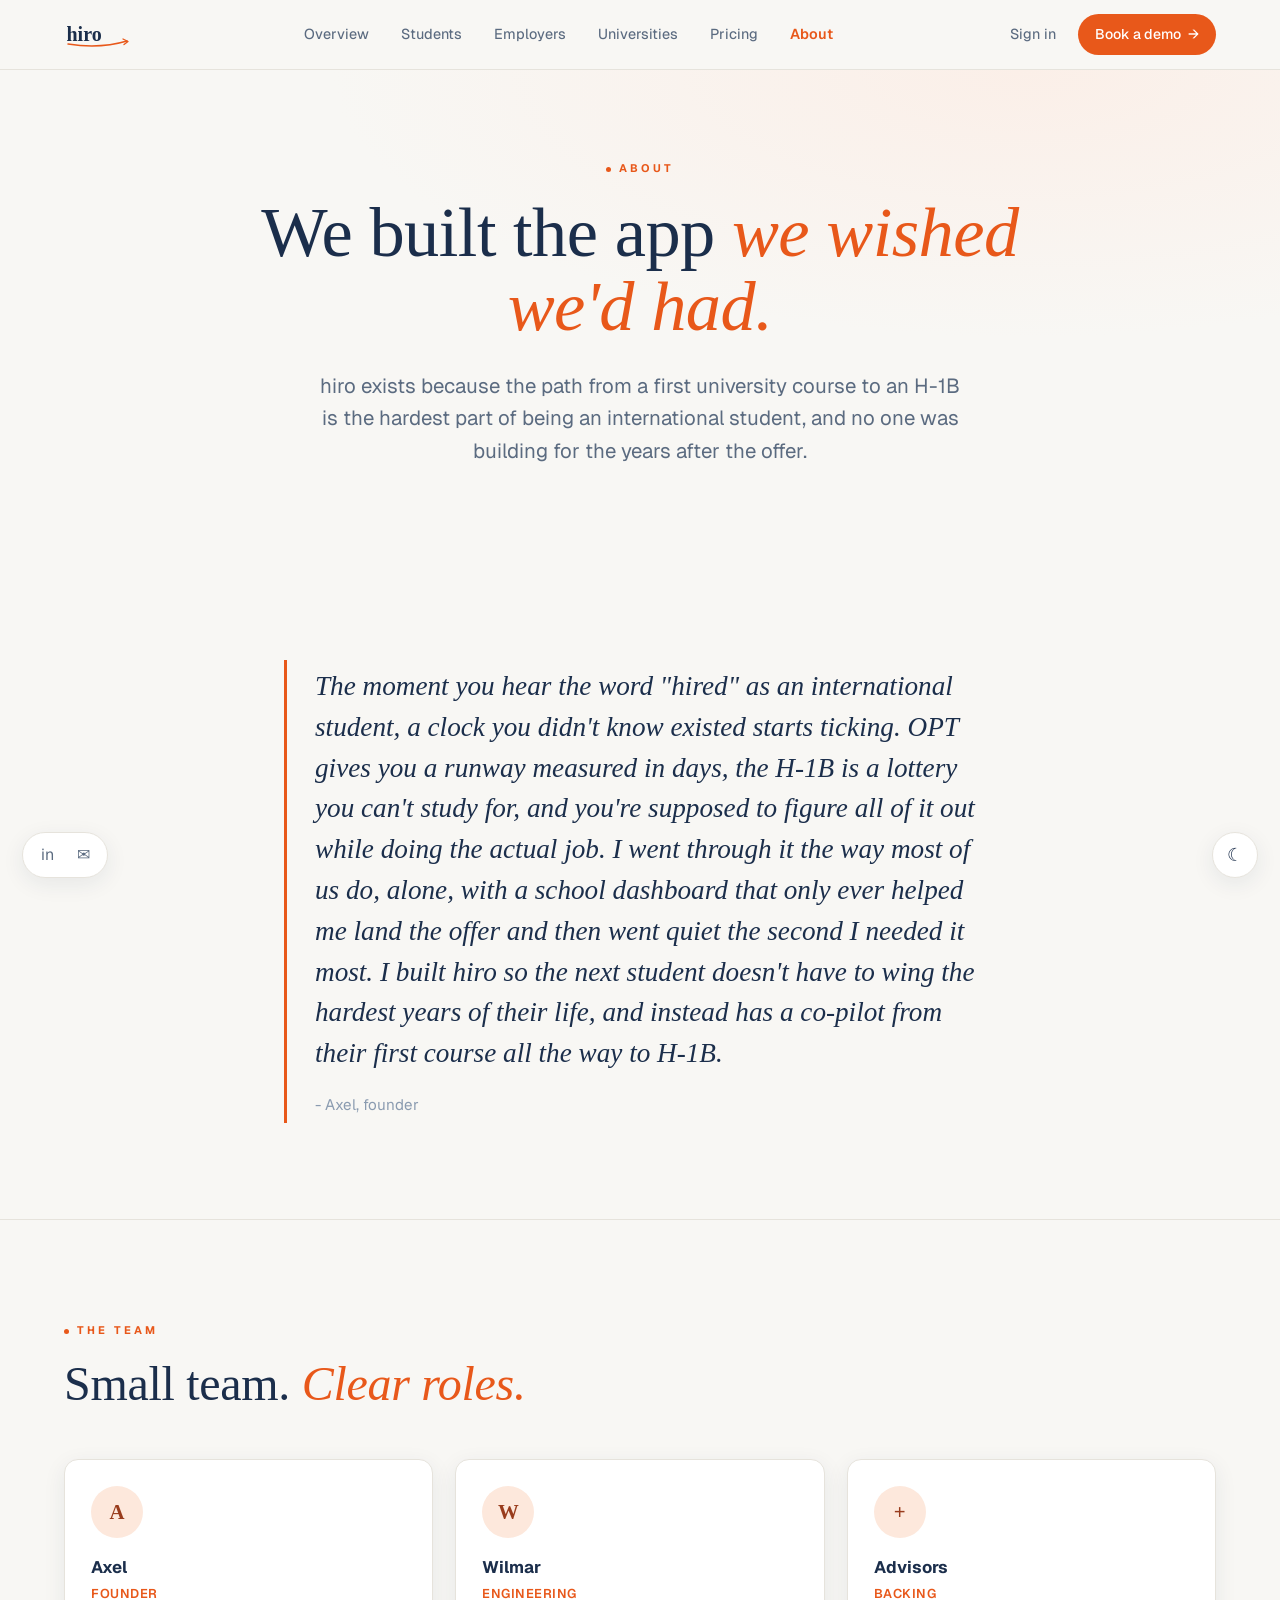
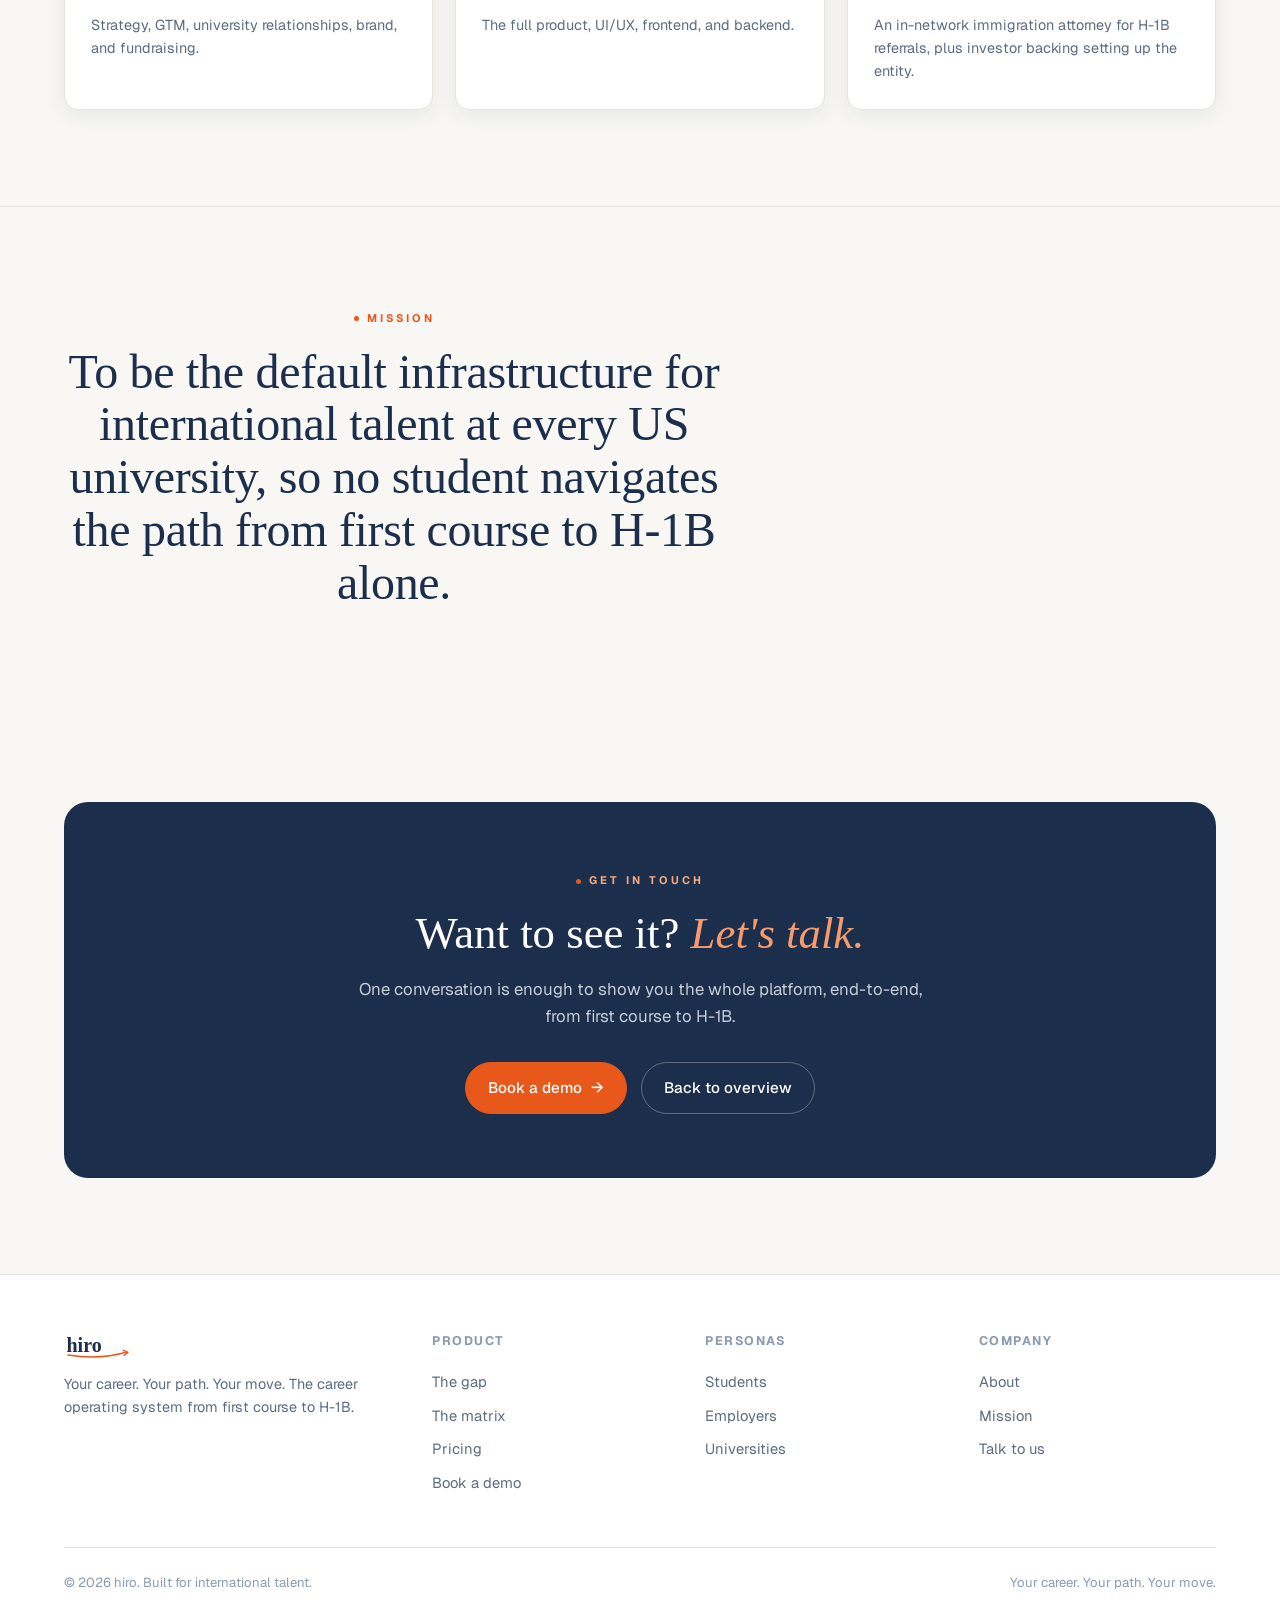
==== about.html @ 137e9d6f "Add files via upload" ====
<!DOCTYPE html>
<html lang="en" data-theme="light">
<head>
<meta charset="UTF-8">
<meta name="viewport" content="width=device-width, initial-scale=1">
<title>hiro - about</title>
<meta name="description" content="We built the app we wished we'd had. The team and mission behind hiro.">
<link rel="icon" href="assets/logo/hiro_app_icon.png">
<link rel="preconnect" href="https://fonts.googleapis.com">
<link rel="preconnect" href="https://fonts.gstatic.com" crossorigin>
<link href="https://fonts.googleapis.com/css2?family=Geist:wght@400;500;600;700&display=swap" rel="stylesheet">
<link rel="stylesheet" href="assets/style.css">
<script>
/* apply saved theme before paint */
(function(){try{var t=localStorage.getItem('hiro-theme');if(t)document.documentElement.setAttribute('data-theme',t);}catch(e){}})();
</script>
</head>
<body>

<!-- ============================ NAV ============================ -->
<header class="nav">
  <div class="nav__inner">
    <a class="brand" href="index.html" aria-label="hiro home">
      <svg width="74" height="28" viewBox="0 0 144 56" role="img" aria-hidden="true">
        <text x="3" y="42" font-family="Georgia,serif" font-size="40" font-weight="700" fill="currentColor">hiro</text>
        <path d="M6 48 Q70 58 124 42" stroke="#E8581A" stroke-width="3" fill="none" stroke-linecap="round"/>
        <path d="M116 38 L126 43 L118 49" stroke="#E8581A" stroke-width="2.6" fill="none" stroke-linecap="round" stroke-linejoin="round"/>
      </svg>
    </a>
    <nav class="nav__links" aria-label="Primary">
      <a href="index.html">Overview</a>
      <a href="students.html">Students</a>
      <a href="employers.html">Employers</a>
      <a href="universities.html">Universities</a>
      <a href="pricing.html">Pricing</a>
      <a href="about.html" class="is-active">About</a>
    </nav>
    <div class="nav__cta">
      <a href="#" class="nav__signin">Sign in</a>
      <a href="#demo" class="nav__demo">Book a demo <span aria-hidden="true">→</span></a>
      <button class="nav__burger" aria-label="Open menu" aria-expanded="false">☰</button>
    </div>
  </div>
  <nav class="nav__mobile" aria-label="Mobile">
    <a href="index.html">Overview</a>
    <a href="students.html">Students</a>
    <a href="employers.html">Employers</a>
    <a href="universities.html">Universities</a>
    <a href="pricing.html">Pricing</a>
    <a href="about.html" class="is-active">About</a>
    <a href="#demo">Book a demo →</a>
  </nav>
</header>

<!-- ============================ HERO ============================ -->
<section class="hero">
  <div class="hero__inner" style="grid-template-columns:1fr;text-align:center">
    <div class="hero__copy" style="max-width:780px;margin:0 auto">
      <span class="eyebrow"><span class="dot"></span>About</span>
      <h1 class="display">We built the app <span class="accent">we wished we'd had.</span></h1>
      <p class="lede" style="margin:0 auto">hiro exists because the path from a first university course to an H-1B is the hardest part of being an international student, and no one was building for the years after the offer.</p>
    </div>
  </div>
</section>

<!-- ====================== FOUNDER NOTE ====================== -->
<section class="section">
  <div class="wrap" style="max-width:760px;margin:0 auto">
    <blockquote class="quote reveal">
      The moment you hear the word "hired" as an international student, a clock you didn't know existed starts ticking. OPT gives you a runway measured in days, the H-1B is a lottery you can't study for, and you're supposed to figure all of it out while doing the actual job. I went through it the way most of us do, alone, with a school dashboard that only ever helped me land the offer and then went quiet the second I needed it most. I built hiro so the next student doesn't have to wing the hardest years of their life, and instead has a co-pilot from their first course all the way to H-1B.
      <p class="quote--sig">- Axel, founder</p>
    </blockquote>
  </div>
</section>

<div class="divider"></div>

<!-- ====================== THE TEAM ====================== -->
<section class="section">
  <div class="wrap">
    <div class="sec-head reveal">
      <span class="eyebrow"><span class="dot"></span>The team</span>
      <h2 class="h-sec">Small team. <span class="accent">Clear roles.</span></h2>
    </div>
    <div class="team-grid reveal">
      <div class="tcard">
        <div class="tcard__av">A</div>
        <h5>Axel</h5>
        <div class="role">Founder</div>
        <p>Strategy, GTM, university relationships, brand, and fundraising.</p>
      </div>
      <div class="tcard">
        <div class="tcard__av">W</div>
        <h5>Wilmar</h5>
        <div class="role">Engineering</div>
        <p>The full product, UI/UX, frontend, and backend.</p>
      </div>
      <div class="tcard">
        <div class="tcard__av">+</div>
        <h5>Advisors</h5>
        <div class="role">Backing</div>
        <p>An in-network immigration attorney for H-1B referrals, plus investor backing setting up the entity.</p>
      </div>
    </div>
  </div>
</section>

<div class="divider"></div>

<!-- ====================== MISSION ====================== -->
<section class="section" id="mission">
  <div class="wrap center">
    <div class="sec-head reveal">
      <span class="eyebrow"><span class="dot"></span>Mission</span>
      <h2 class="h-sec">To be the default infrastructure for international talent at every US university, so no student navigates the path from first course to H-1B alone.</h2>
    </div>
  </div>
</section>

<!-- ====================== CLOSING CTA ====================== -->
<section class="section" id="demo">
  <div class="wrap">
    <div class="cta-band reveal">
      <span class="eyebrow"><span class="dot"></span>Get in touch</span>
      <h2>Want to see it? <span class="accent">Let's talk.</span></h2>
      <p>One conversation is enough to show you the whole platform, end-to-end, from first course to H-1B.</p>
      <div class="btn-row">
        <a href="#" class="btn btn--primary">Book a demo <span class="arr" aria-hidden="true">→</span></a>
        <a href="index.html" class="btn btn--ghost" style="color:#fff;border-color:rgba(255,255,255,.3)">Back to overview</a>
      </div>
    </div>
  </div>
</section>

<!-- ============================ FOOTER ============================ -->
<footer class="footer">
  <div class="wrap">
    <div class="footer__cols">
      <div class="footer__brand">
        <a class="brand" href="index.html" aria-label="hiro home">
          <svg width="74" height="28" viewBox="0 0 144 56" aria-hidden="true"><text x="3" y="42" font-family="Georgia,serif" font-size="40" font-weight="700" fill="currentColor">hiro</text><path d="M6 48 Q70 58 124 42" stroke="#E8581A" stroke-width="3" fill="none" stroke-linecap="round"/><path d="M116 38 L126 43 L118 49" stroke="#E8581A" stroke-width="2.6" fill="none" stroke-linecap="round" stroke-linejoin="round"/></svg>
        </a>
        <p>Your career. Your path. Your move. The career operating system from first course to H-1B.</p>
      </div>
      <div class="footer__col">
        <h6>Product</h6>
        <a href="index.html#how">The gap</a>
        <a href="index.html#how">The matrix</a>
        <a href="pricing.html">Pricing</a>
        <a href="#demo">Book a demo</a>
      </div>
      <div class="footer__col">
        <h6>Personas</h6>
        <a href="students.html">Students</a>
        <a href="employers.html">Employers</a>
        <a href="universities.html">Universities</a>
      </div>
      <div class="footer__col">
        <h6>Company</h6>
        <a href="about.html">About</a>
        <a href="about.html#mission">Mission</a>
        <a href="#demo">Talk to us</a>
      </div>
    </div>
    <div class="footer__bot">
      <p>© 2026 hiro. Built for international talent.</p>
      <p>Your career. Your path. Your move.</p>
    </div>
  </div>
</footer>

<!-- theme toggle + social pill -->
<button class="theme-toggle" aria-label="Switch theme" title="Toggle theme">
  <span class="moon" aria-hidden="true">☾</span><span class="sun" aria-hidden="true">☀</span>
</button>
<div class="social-pill" aria-label="Social links">
  <a href="#" aria-label="LinkedIn">in</a>
  <a href="#" aria-label="Email">✉</a>
</div>

<script src="assets/app.js"></script>
</body>
</html>
---- assets/style.css ----
/* ============================================================================
   Hiro - landing site shared styles
   Brand-locked. Theme system mirrors Vision: data-theme on <html>, persisted.
   Phone-screen component classes are ported verbatim from hiro_ui_v4_full.html
   so the embedded mockups are the real product DOM, not redrawn.
   ============================================================================ */

/* ---------- brand tokens (theme-independent) ---------- */
:root{
  --or:#E8581A;   /* orange - CTAs, arrow, accent */
  --nv:#1B2E4B;   /* navy - text, headings */
  --st:#8A9BB0;   /* steel - secondary text, dividers */
  --sl:#C5CDD8;   /* steel light - subtle surfaces */
  --dk:#0D1B2A;   /* dark - deepest bg */
  --ww:#F8F7F4;   /* warm white - light bg */
  --d1:#162438;   /* dark surface 1 */
  --d2:#1E3A5A;   /* dark surface 2 */

  /* pill tokens */
  --pill-or-bg:#FDE8DC; --pill-or-fg:#993C1D;
  --pill-gn-bg:#EAF3DE; --pill-gn-fg:#27500A;
  --pill-nv-bg:#E6F1FB; --pill-nv-fg:#0C447C;
  --pill-rd-bg:#FCEBEB; --pill-rd-fg:#A32D2D;
  --pill-yw-bg:#FAEEDA; --pill-yw-fg:#633806;

  --serif:Georgia,"Times New Roman",serif;
  --sans:"Geist","Inter",-apple-system,BlinkMacSystemFont,"Segoe UI",Roboto,sans-serif;

  --maxw:1200px;
  --r:14px;
}

/* ---------- light theme (default) ---------- */
:root,[data-theme="light"]{
  --bg:#F8F7F4;
  --bg-2:#ffffff;
  --bg-soft:#F1EFEA;
  --surface:#ffffff;
  --text:#1B2E4B;
  --text-2:#5B6B80;
  --text-3:#8A9BB0;
  --border:#E6E3DC;
  --border-2:#D8D4CB;
  --hero-grad:radial-gradient(120% 120% at 80% 0%, #FBEFE8 0%, #F8F7F4 45%);
  --nav-bg:rgba(248,247,244,.82);
  --shadow:0 20px 60px rgba(27,46,75,.10);
  --shadow-sm:0 6px 22px rgba(27,46,75,.08);
}

/* ---------- dark theme ---------- */
[data-theme="dark"]{
  --bg:#0D1B2A;
  --bg-2:#101F31;
  --bg-soft:#13263B;
  --surface:#162438;
  --text:#F8F7F4;
  --text-2:#B7C3D3;
  --text-3:#8A9BB0;
  --border:#22344C;
  --border-2:#2C415F;
  --hero-grad:radial-gradient(120% 120% at 80% 0%, #15304B 0%, #0D1B2A 50%);
  --nav-bg:rgba(13,27,42,.80);
  --shadow:0 24px 70px rgba(0,0,0,.45);
  --shadow-sm:0 8px 28px rgba(0,0,0,.35);
}

/* ---------- reset ---------- */
*{box-sizing:border-box;margin:0;padding:0;}
html{scroll-behavior:smooth;-webkit-text-size-adjust:100%;}
body{
  font-family:var(--sans);
  background:var(--bg);
  color:var(--text);
  line-height:1.6;
  font-size:16px;
  -webkit-font-smoothing:antialiased;
  transition:background .35s ease,color .35s ease;
  overflow-x:hidden;
}
a{color:inherit;text-decoration:none;}
img{max-width:100%;display:block;}
::selection{background:var(--or);color:#fff;}

/* ---------- layout primitives ---------- */
.wrap{max-width:var(--maxw);margin:0 auto;padding:0 24px;}
.section{padding:96px 0;}
.section--tight{padding:64px 0;}
.divider{height:1px;background:var(--border);margin:0;}

/* ---------- eyebrow ---------- */
.eyebrow{
  font-size:11px;font-weight:700;letter-spacing:3px;text-transform:uppercase;
  color:var(--or);display:inline-flex;align-items:center;gap:8px;margin-bottom:18px;
}
.eyebrow .dot{width:5px;height:5px;border-radius:50%;background:var(--or);display:inline-block;}

/* ---------- headings ---------- */
.display{
  font-family:var(--serif);font-weight:400;color:var(--text);
  font-size:clamp(2.5rem,6vw,4.4rem);line-height:1.05;letter-spacing:-.5px;
}
.h-sec{
  font-family:var(--serif);font-weight:400;color:var(--text);
  font-size:clamp(1.9rem,4vw,3rem);line-height:1.1;letter-spacing:-.3px;
}
.accent{color:var(--or);font-style:italic;}
.lede{
  font-size:clamp(1.05rem,1.6vw,1.3rem);color:var(--text-2);
  max-width:46ch;line-height:1.6;
}
.lede b{color:var(--text);font-weight:600;}
.sub-lede{font-size:1.05rem;color:var(--text-2);max-width:60ch;margin-top:14px;}
.num{font-family:var(--serif);color:var(--or);font-variant-numeric:tabular-nums;}

/* ---------- buttons ---------- */
.btn{
  display:inline-flex;align-items:center;gap:9px;
  font-size:.95rem;font-weight:500;font-family:var(--sans);
  padding:13px 22px;border-radius:999px;cursor:pointer;border:1.5px solid transparent;
  transition:transform .15s ease,background .2s ease,border-color .2s ease,color .2s ease;
  white-space:nowrap;
}
.btn:hover{transform:translateY(-2px);}
.btn--primary{background:var(--or);color:#fff;border-color:var(--or);}
.btn--primary:hover{background:#d44e14;}
.btn--ghost{background:transparent;color:var(--text);border-color:var(--border-2);}
.btn--ghost:hover{border-color:var(--or);color:var(--or);}
.btn .arr{font-size:1.05em;line-height:1;}
.btn-row{display:flex;gap:14px;flex-wrap:wrap;margin-top:32px;}

/* ---------- pills ---------- */
.pill{display:inline-flex;align-items:center;gap:6px;padding:4px 11px;border-radius:999px;
  font-size:11px;font-weight:600;letter-spacing:.3px;}
.pill--or{background:var(--pill-or-bg);color:var(--pill-or-fg);}
.pill--gn{background:var(--pill-gn-bg);color:var(--pill-gn-fg);}
.pill--nv{background:var(--pill-nv-bg);color:var(--pill-nv-fg);}
.pill--rd{background:var(--pill-rd-bg);color:var(--pill-rd-fg);}
.pill--yw{background:var(--pill-yw-bg);color:var(--pill-yw-fg);}

/* ============================================================================
   NAV
   ============================================================================ */
.nav{
  position:sticky;top:0;z-index:100;
  background:var(--nav-bg);backdrop-filter:saturate(180%) blur(14px);
  border-bottom:1px solid var(--border);
}
.nav__inner{max-width:var(--maxw);margin:0 auto;padding:14px 24px;
  display:flex;align-items:center;justify-content:space-between;gap:20px;}
.brand{display:flex;align-items:center;gap:9px;flex-shrink:0;}
.brand svg{display:block;}
.brand__word{font-family:var(--serif);font-size:1.5rem;font-weight:700;color:var(--text);letter-spacing:-.5px;}
.nav__links{display:flex;align-items:center;gap:6px;}
.nav__links a{
  font-size:.9rem;color:var(--text-2);padding:8px 13px;border-radius:8px;
  transition:color .15s ease,background .15s ease;font-weight:450;
}
.nav__links a:hover{color:var(--text);background:var(--bg-soft);}
.nav__links a.is-active{color:var(--or);font-weight:600;}
.nav__cta{display:flex;align-items:center;gap:10px;flex-shrink:0;}
.nav__signin{font-size:.9rem;color:var(--text-2);padding:8px 12px;font-weight:450;}
.nav__signin:hover{color:var(--text);}
.nav__demo{
  display:inline-flex;align-items:center;gap:7px;background:var(--or);color:#fff;
  font-size:.88rem;font-weight:500;padding:9px 17px;border-radius:999px;
  transition:background .2s ease,transform .15s ease;
}
.nav__demo:hover{background:#d44e14;transform:translateY(-1px);}
.nav__burger{display:none;background:none;border:none;cursor:pointer;color:var(--text);
  font-size:1.5rem;padding:4px 8px;}
.nav__mobile{display:none;}

@media (max-width:980px){
  .nav__links,.nav__signin{display:none;}
  .nav__burger{display:block;}
  .nav__mobile{display:none;flex-direction:column;gap:2px;padding:10px 24px 18px;
    border-top:1px solid var(--border);background:var(--nav-bg);}
  .nav__mobile.open{display:flex;}
  .nav__mobile a{padding:11px 8px;color:var(--text-2);border-bottom:1px solid var(--border);font-size:.95rem;}
  .nav__mobile a.is-active{color:var(--or);font-weight:600;}
}

/* ============================================================================
   HERO
   ============================================================================ */
.hero{background:var(--hero-grad);position:relative;overflow:hidden;}
.hero__inner{max-width:var(--maxw);margin:0 auto;padding:84px 24px 96px;
  display:grid;grid-template-columns:1fr 1fr;gap:56px;align-items:center;}
.hero__copy{max-width:560px;}
.hero .display{margin-bottom:26px;}
.hero__lede{margin-bottom:6px;}
.trust-row{display:flex;flex-wrap:wrap;gap:10px 22px;margin-top:40px;
  padding-top:26px;border-top:1px solid var(--border);}
.trust-row .ti{display:flex;align-items:center;gap:8px;font-size:.74rem;font-weight:600;
  letter-spacing:1.2px;color:var(--text-3);text-transform:uppercase;}
.trust-row .ti .dot{width:6px;height:6px;border-radius:50%;background:var(--or);flex-shrink:0;}

/* hero phones stack */
.hero__art{position:relative;min-height:520px;display:flex;align-items:center;justify-content:center;}
.phone-stack{position:relative;width:100%;height:100%;display:flex;justify-content:center;align-items:center;}
.phone-stack .phone{position:absolute;}
.phone-stack .ps-1{transform:rotate(-8deg) translate(-96px,18px) scale(.92);z-index:1;}
.phone-stack .ps-2{transform:rotate(0deg) translateY(-14px);z-index:3;}
.phone-stack .ps-3{transform:rotate(8deg) translate(96px,18px) scale(.92);z-index:2;}

/* floating callout chips over phones */
.chip{
  position:absolute;z-index:5;background:var(--surface);border:1px solid var(--border);
  border-radius:12px;padding:10px 13px;box-shadow:var(--shadow-sm);
  display:flex;flex-direction:column;gap:1px;min-width:118px;
}
.chip__l{font-size:9px;letter-spacing:1.5px;font-weight:700;color:var(--text-3);text-transform:uppercase;}
.chip__v{font-family:var(--serif);font-size:1.45rem;font-weight:700;color:var(--or);line-height:1;font-variant-numeric:tabular-nums;}
.chip--a{top:8%;left:2%;}
.chip--b{bottom:14%;left:-2%;}
.chip--c{top:20%;right:0%;}

@media (max-width:900px){
  .hero__inner{grid-template-columns:1fr;gap:40px;padding:56px 24px 72px;}
  .hero__art{min-height:560px;margin-top:12px;}
  .phone-stack .ps-1{transform:rotate(-7deg) translate(-78px,14px) scale(.86);}
  .phone-stack .ps-3{transform:rotate(7deg) translate(78px,14px) scale(.86);}
}
@media (max-width:560px){
  .phone-stack .ps-1,.phone-stack .ps-3{opacity:0;pointer-events:none;}
  .phone-stack .ps-2{transform:none;}
  .chip--a{top:2%;left:auto;right:2%;}
  .chip--b{bottom:6%;left:0;}
  .chip--c{display:none;}
}

/* ============================================================================
   PHONE component (ported from prototype, theme-neutral - screens carry their
   own dark/light surface as in the product)
   ============================================================================ */
.phone{
  width:248px;background:#0D1B2A;border-radius:34px;padding:9px;border:2px solid #1B2E4B;
  box-shadow:0 22px 60px rgba(0,0,0,.30);flex-shrink:0;
}
.screen{background:#F8F7F4;border-radius:26px;overflow:hidden;min-height:500px;
  display:flex;flex-direction:column;}
.screen.s-dk{background:#0D1B2A;}
.screen.s-ww{background:#F8F7F4;}
.phone-cap{text-align:center;margin-top:14px;}
.phone-cap b{display:block;font-size:.82rem;color:var(--text);font-weight:600;}
.phone-cap span{font-size:.7rem;color:var(--text-3);}

/* screen internals (verbatim vocabulary from prototype) */
.sb{display:flex;justify-content:space-between;padding:9px 14px 2px;font-size:9px;color:#4A6A8A;}
.sb.lt{color:#9aa3ad;}
.hdr{display:flex;justify-content:space-between;align-items:center;padding:8px 14px 6px;}
.s-pill{display:inline-block;padding:2px 8px;border-radius:999px;font-size:9px;font-weight:600;}
.s-or{background:#FDE8DC;color:#993C1D;} .s-gn{background:#EAF3DE;color:#27500A;}
.s-nv{background:#E6F1FB;color:#0C447C;} .s-rd{background:#FCEBEB;color:#A32D2D;}
.s-yw{background:#FAEEDA;color:#633806;} .s-st{background:#E8ECF0;color:#4A6280;}
.ttl{font-size:12px;font-weight:600;color:#fff;padding:5px 14px 2px;}
.ttl.lt{color:#1B2E4B;}
.sub{font-size:9.5px;color:#8A9BB0;padding:0 14px 6px;line-height:1.4;}
.sub.lt{color:#6b7280;}
.kpi-grid{display:grid;grid-template-columns:1fr 1fr;gap:7px;padding:8px 14px;}
.kpi{background:#162438;border-radius:8px;padding:11px 8px;text-align:center;border:.5px solid #1E3A5A;}
.kpi.lt{background:#fff;border:.5px solid #e5e7eb;}
.kpi.al{background:#2A1A0A;border-color:#7a3a1c;}
.kpi-n{font-family:Georgia,serif;font-size:21px;font-weight:700;color:#E8581A;line-height:1;}
.kpi-l{font-size:8px;color:#8A9BB0;margin-top:4px;letter-spacing:.5px;}
.cl{background:#1E3A5A;border:1.5px solid #E8581A;border-radius:10px;margin:7px 14px;padding:10px;}
.cl.lt{background:#fff;}
.cl-t{font-size:9px;font-weight:700;letter-spacing:1.5px;color:#E8581A;margin-bottom:4px;}
.cl-d{font-size:10px;color:#fff;line-height:1.45;}
.cl-d.lt{color:#1B2E4B;}
.cl-row{display:flex;gap:6px;margin-top:8px;}
.cl-btn{flex:1;padding:6px;font-size:9px;border-radius:6px;text-align:center;font-weight:500;}
.cl-btn.pri{background:#E8581A;color:#fff;}
.cl-btn.sec{background:transparent;color:#E8581A;border:1px solid #E8581A;}
.dcard{background:#162438;border-radius:10px;margin:6px 14px;padding:10px;border:.5px solid #1E3A5A;}
.lcard{background:#fff;border-radius:10px;margin:6px 14px;padding:10px;border:.5px solid #e5e7eb;}
.av{width:28px;height:28px;border-radius:50%;display:flex;align-items:center;justify-content:center;
  font-size:9px;font-weight:600;flex-shrink:0;}
.ib{display:flex;align-items:center;gap:9px;padding:10px 14px;border-bottom:.5px solid #1E3A5A;}
.ib.lt{border-bottom:.5px solid #e5e7eb;}
.ib-ic{width:31px;height:31px;border-radius:8px;background:transparent;border:1px solid #E8581A;
  color:#E8581A;display:flex;align-items:center;justify-content:center;font-size:14px;flex-shrink:0;}
.ib-t{flex:1;font-size:10.5px;color:#fff;line-height:1.4;}
.ib-t.lt{color:#1B2E4B;}
.ib-t b{font-weight:600;}
.ib-t .mut{color:#8A9BB0;font-size:9px;}
.ib-arr{color:#8A9BB0;font-size:14px;}
.tl-list{padding:10px 18px;}
.tl-row{display:flex;align-items:center;gap:10px;padding:5px 0;}
.tl-dot{width:14px;height:14px;border-radius:50%;border:1.5px solid #E8581A;display:flex;
  align-items:center;justify-content:center;flex-shrink:0;font-size:9px;color:#E8581A;}
.tl-dot.done{background:#E8581A;color:#fff;}
.tl-dot.now{background:#FDE8DC;}
.tl-dot.pend{border-color:#8A9BB0;}
.tl-lbl{font-size:11px;color:#1B2E4B;flex:1;}
.tl-lbl.dk{color:#fff;}
.tl-lbl.pend{color:#8A9BB0;}
.tl-bar{width:1.5px;height:9px;background:#E8581A;margin-left:6.5px;}
.tl-bar.pend{background:#d0ccc5;}
.pbar{height:3px;background:#1E3A5A;border-radius:2px;margin:7px 0 0;}
.pfill{height:100%;border-radius:2px;background:#E8581A;}
.tbar{display:flex;justify-content:space-around;padding:8px 0 6px;border-top:.5px solid #1E3A5A;
  background:#0D1B2A;margin-top:auto;}
.tbar.lt{border-top:.5px solid #e5e7eb;background:#F8F7F4;}
.ti-tab{font-size:8px;color:#4A6A8A;text-align:center;}
.ti-tab.lt{color:#8A9BB0;}
.ti-tab.ac{color:#E8581A;}
.td{width:4px;height:4px;border-radius:50%;background:#E8581A;margin:0 auto 2px;}
.swc{background:#1B2E4B;border-radius:12px;margin:8px 14px;padding:11px;border:.5px solid #1E3A5A;}

/* ============================================================================
   THE GAP - side-by-side matrices
   ============================================================================ */
.gap-grid{display:grid;grid-template-columns:1fr 1fr;gap:28px;margin-top:48px;}
.mtx{background:var(--surface);border:1px solid var(--border);border-radius:var(--r);
  padding:22px;box-shadow:var(--shadow-sm);}
.mtx__cap{display:flex;align-items:center;justify-content:space-between;margin-bottom:16px;}
.mtx__cap h4{font-family:var(--serif);font-size:1.15rem;font-weight:600;color:var(--text);}
.mtx__board{display:grid;grid-template-columns:auto 1fr 1fr 1fr;gap:6px;}
.mtx__corner{}
.mtx__col{font-size:9px;font-weight:700;letter-spacing:1.5px;color:var(--or);text-align:center;
  padding:5px 2px;text-transform:uppercase;}
.mtx__row{font-size:9px;font-weight:700;letter-spacing:1px;color:var(--text-2);text-align:right;
  padding:6px;align-self:center;text-transform:uppercase;}
.mc{aspect-ratio:1/.78;border-radius:8px;border:1px solid var(--border);display:flex;
  align-items:center;justify-content:center;text-align:center;font-size:9.5px;padding:4px;
  color:var(--text-2);line-height:1.2;background:var(--bg-2);}
.mc--empty{background:repeating-linear-gradient(45deg,transparent,transparent 5px,var(--bg-soft) 5px,var(--bg-soft) 10px);
  color:var(--text-3);border-style:dashed;}
.mc--full{background:var(--or);color:#fff;border-color:var(--or);font-weight:600;}
.mc--lite{background:var(--pill-or-bg);color:var(--pill-or-fg);border-color:transparent;font-weight:600;}

@media (max-width:760px){.gap-grid{grid-template-columns:1fr;}}

/* ============================================================================
   INTERACTIVE MATRIX (section 03 / persona maps)
   ============================================================================ */
.imtx{margin-top:44px;border:1px solid var(--border);border-radius:18px;overflow:hidden;
  background:var(--surface);box-shadow:var(--shadow-sm);}
.imtx__board{display:grid;grid-template-columns:120px 1fr 1fr 1fr;}
.imtx__hd{padding:16px 14px;text-align:center;font-size:10px;font-weight:700;letter-spacing:2px;
  color:var(--or);text-transform:uppercase;border-bottom:1px solid var(--border);background:var(--bg-soft);}
.imtx__hd small{display:block;font-weight:400;font-size:9px;letter-spacing:.5px;color:var(--text-3);
  font-style:italic;margin-top:3px;text-transform:none;}
.imtx__hd--corner{background:var(--surface);}
.imtx__rh{padding:16px 14px;display:flex;align-items:center;font-size:11px;font-weight:700;
  letter-spacing:1.5px;color:var(--text);text-transform:uppercase;border-top:1px solid var(--border);
  background:var(--bg-soft);}
.icell{padding:16px 14px;border-top:1px solid var(--border);border-left:1px solid var(--border);
  cursor:pointer;transition:background .15s ease;background:var(--surface);text-align:left;
  display:block;color:inherit;}
.icell:hover{background:var(--pill-or-bg);}
.icell__h{font-size:.92rem;font-weight:600;color:var(--text);margin-bottom:7px;display:flex;
  align-items:center;justify-content:space-between;gap:6px;}
.icell__h .go{color:var(--or);opacity:0;transition:opacity .15s ease;font-size:.95rem;}
.icell:hover .icell__h .go{opacity:1;}
.icell ul{list-style:none;display:flex;flex-direction:column;gap:5px;}
.icell li{font-size:.78rem;color:var(--text-2);line-height:1.35;padding-left:14px;position:relative;}
.icell li::before{content:"→";position:absolute;left:0;color:var(--or);font-size:.7rem;top:1px;}

@media (max-width:820px){
  .imtx__board{grid-template-columns:1fr;}
  .imtx__hd,.imtx__hd--corner{display:none;}
  .imtx__rh{border-top:2px solid var(--or);}
  .icell{border-left:none;}
  .icell__h{font-size:1rem;}
  .icell__h .go{opacity:1;}
}

/* ============================================================================
   FEATURE CARDS / why-now
   ============================================================================ */
.cards-3{display:grid;grid-template-columns:repeat(3,1fr);gap:22px;margin-top:48px;}
.fcard{background:var(--surface);border:1px solid var(--border);border-radius:var(--r);
  padding:28px 26px;box-shadow:var(--shadow-sm);transition:transform .2s ease,border-color .2s ease;}
.fcard:hover{transform:translateY(-4px);border-color:var(--or);}
.fcard__k{font-size:11px;font-weight:700;letter-spacing:2px;color:var(--or);text-transform:uppercase;
  margin-bottom:14px;}
.fcard__h{font-family:var(--serif);font-size:1.3rem;font-weight:600;color:var(--text);margin-bottom:10px;}
.fcard p{font-size:.95rem;color:var(--text-2);}
@media (max-width:820px){.cards-3{grid-template-columns:1fr;}}

/* ---------- capability rows (persona pages) ---------- */
.cap-list{display:flex;flex-direction:column;gap:2px;margin-top:8px;}
.cap{display:flex;gap:15px;padding:18px 0;border-bottom:1px solid var(--border);}
.cap__n{font-family:var(--serif);font-size:1.1rem;color:var(--or);font-weight:700;flex-shrink:0;
  width:30px;font-variant-numeric:tabular-nums;}
.cap__b h5{font-size:1.02rem;font-weight:600;color:var(--text);margin-bottom:3px;}
.cap__b p{font-size:.92rem;color:var(--text-2);}

/* persona stage block: copy + one phone */
.stage{display:grid;grid-template-columns:1.1fr .9fr;gap:56px;align-items:center;}
.stage--rev .stage__art{order:-1;}
.stage__art{display:flex;justify-content:center;}
@media (max-width:880px){
  .stage{grid-template-columns:1fr;gap:36px;}
  .stage--rev .stage__art{order:0;}
}

/* ---------- pricing ---------- */
.price-grid{display:grid;grid-template-columns:1fr 1fr;gap:26px;margin-top:52px;max-width:880px;margin-left:auto;margin-right:auto;}
.pcard{background:var(--surface);border:1px solid var(--border);border-radius:18px;padding:34px 30px;
  box-shadow:var(--shadow-sm);display:flex;flex-direction:column;position:relative;}
.pcard--feat{border-color:var(--or);box-shadow:var(--shadow);}
.pcard__tag{position:absolute;top:-12px;left:30px;}
.pcard__k{font-size:11px;font-weight:700;letter-spacing:2px;color:var(--or);text-transform:uppercase;margin-bottom:8px;}
.pcard__h{font-family:var(--serif);font-size:1.5rem;color:var(--text);margin-bottom:14px;}
.pcard__price{font-family:var(--serif);color:var(--text);font-size:2.6rem;font-weight:700;line-height:1;
  font-variant-numeric:tabular-nums;}
.pcard__price small{font-size:1rem;color:var(--text-3);font-weight:400;font-family:var(--sans);}
.pcard__note{font-size:.85rem;color:var(--text-2);margin:10px 0 22px;}
.pcard ul{list-style:none;display:flex;flex-direction:column;gap:11px;margin-bottom:26px;flex:1;}
.pcard li{font-size:.92rem;color:var(--text-2);display:flex;gap:10px;align-items:flex-start;}
.pcard li::before{content:"✓";color:var(--or);font-weight:700;flex-shrink:0;}
.pcard .btn{justify-content:center;width:100%;}
.price-foot{max-width:880px;margin:26px auto 0;background:var(--bg-soft);border:1px solid var(--border);
  border-radius:14px;padding:20px 24px;display:flex;gap:16px;align-items:center;flex-wrap:wrap;}
.price-foot b{color:var(--text);}
.price-foot p{font-size:.92rem;color:var(--text-2);flex:1;min-width:220px;}
@media (max-width:760px){.price-grid{grid-template-columns:1fr;}}

/* ---------- about ---------- */
.quote{font-family:var(--serif);font-size:clamp(1.3rem,2.4vw,1.7rem);line-height:1.5;color:var(--text);
  border-left:3px solid var(--or);padding:6px 0 6px 28px;max-width:62ch;font-style:italic;}
.quote--sig{font-style:normal;font-size:.95rem;color:var(--text-3);margin-top:20px;font-family:var(--sans);}
.team-grid{display:grid;grid-template-columns:repeat(3,1fr);gap:22px;margin-top:48px;}
.tcard{background:var(--surface);border:1px solid var(--border);border-radius:var(--r);padding:26px;
  box-shadow:var(--shadow-sm);}
.tcard__av{width:52px;height:52px;border-radius:50%;background:var(--pill-or-bg);color:var(--pill-or-fg);
  display:flex;align-items:center;justify-content:center;font-family:var(--serif);font-size:1.3rem;
  font-weight:700;margin-bottom:16px;}
.tcard h5{font-size:1.05rem;color:var(--text);margin-bottom:3px;}
.tcard .role{font-size:.8rem;color:var(--or);font-weight:600;letter-spacing:.5px;text-transform:uppercase;margin-bottom:10px;}
.tcard p{font-size:.9rem;color:var(--text-2);}
@media (max-width:820px){.team-grid{grid-template-columns:1fr;}}

/* ---------- CTA band ---------- */
.cta-band{background:var(--nv);border-radius:24px;padding:64px 48px;text-align:center;position:relative;overflow:hidden;}
[data-theme="dark"] .cta-band{background:linear-gradient(160deg,#15304B,#0D1B2A);border:1px solid var(--border);}
.cta-band .eyebrow{color:#F4A77E;}
.cta-band h2{font-family:var(--serif);font-size:clamp(1.8rem,3.5vw,2.8rem);color:#fff;font-weight:400;
  line-height:1.12;margin-bottom:18px;}
.cta-band h2 .accent{color:#F89B6C;}
.cta-band p{color:#C5CDD8;max-width:54ch;margin:0 auto 14px;font-size:1.05rem;}
.cta-band .btn-row{justify-content:center;}
.cta-metrics{display:flex;gap:36px;justify-content:center;flex-wrap:wrap;margin-top:36px;
  padding-top:30px;border-top:1px solid rgba(255,255,255,.14);}
.cta-metrics .m{text-align:center;}
.cta-metrics .m b{display:block;font-family:var(--serif);font-size:1.8rem;color:#F89B6C;font-variant-numeric:tabular-nums;}
.cta-metrics .m span{font-size:.78rem;color:#8A9BB0;letter-spacing:1px;text-transform:uppercase;}

/* ============================================================================
   FOOTER
   ============================================================================ */
.footer{border-top:1px solid var(--border);background:var(--bg-2);padding:56px 0 40px;margin-top:0;}
.footer__cols{display:grid;grid-template-columns:1.4fr 1fr 1fr 1fr;gap:36px;}
.footer__brand .brand{margin-bottom:14px;}
.footer__brand p{font-size:.9rem;color:var(--text-2);max-width:30ch;}
.footer__col h6{font-size:.78rem;letter-spacing:1.5px;text-transform:uppercase;color:var(--text-3);
  margin-bottom:14px;font-weight:700;}
.footer__col a{display:block;font-size:.92rem;color:var(--text-2);padding:5px 0;transition:color .15s ease;}
.footer__col a:hover{color:var(--or);}
.footer__bot{display:flex;justify-content:space-between;align-items:center;flex-wrap:wrap;gap:14px;
  margin-top:48px;padding-top:24px;border-top:1px solid var(--border);}
.footer__bot p{font-size:.82rem;color:var(--text-3);}
@media (max-width:760px){.footer__cols{grid-template-columns:1fr 1fr;gap:28px;}
  .footer__brand{grid-column:1/-1;}}
@media (max-width:460px){.footer__cols{grid-template-columns:1fr;}}

/* ============================================================================
   THEME TOGGLE + SOCIAL PILL (sticky, like Vision)
   ============================================================================ */
.theme-toggle{position:fixed;bottom:22px;right:22px;z-index:200;width:46px;height:46px;border-radius:50%;
  background:var(--surface);border:1px solid var(--border);box-shadow:var(--shadow-sm);cursor:pointer;
  display:flex;align-items:center;justify-content:center;color:var(--text);font-size:1.15rem;
  transition:transform .2s ease,background .3s ease;}
.theme-toggle:hover{transform:scale(1.08) rotate(12deg);}
.theme-toggle .sun{display:none;}
[data-theme="dark"] .theme-toggle .sun{display:block;}
[data-theme="dark"] .theme-toggle .moon{display:none;}
.social-pill{position:fixed;bottom:22px;left:22px;z-index:200;display:flex;gap:6px;align-items:center;
  background:var(--surface);border:1px solid var(--border);box-shadow:var(--shadow-sm);border-radius:999px;
  padding:7px 9px;}
.social-pill a{width:30px;height:30px;border-radius:50%;display:flex;align-items:center;justify-content:center;
  color:var(--text-2);transition:color .15s ease,background .15s ease;}
.social-pill a:hover{color:var(--or);background:var(--bg-soft);}
@media (max-width:560px){.social-pill{display:none;}}

/* ---------- intro reveal ---------- */
.reveal{opacity:0;transform:translateY(20px);transition:opacity .7s ease,transform .7s ease;}
.reveal.in{opacity:1;transform:none;}
@media (prefers-reduced-motion:reduce){
  .reveal{opacity:1;transform:none;transition:none;}
  html{scroll-behavior:auto;}
  .btn:hover,.fcard:hover,.theme-toggle:hover{transform:none;}
}

/* ---------- misc spacing helpers ---------- */
.center{text-align:center;}
.center .lede,.center .sub-lede{margin-left:auto;margin-right:auto;}
.mt-s{margin-top:14px;} .mt-m{margin-top:28px;} .mt-l{margin-top:48px;}
.sec-head{max-width:60ch;}
.sec-head.center{margin-left:auto;margin-right:auto;}
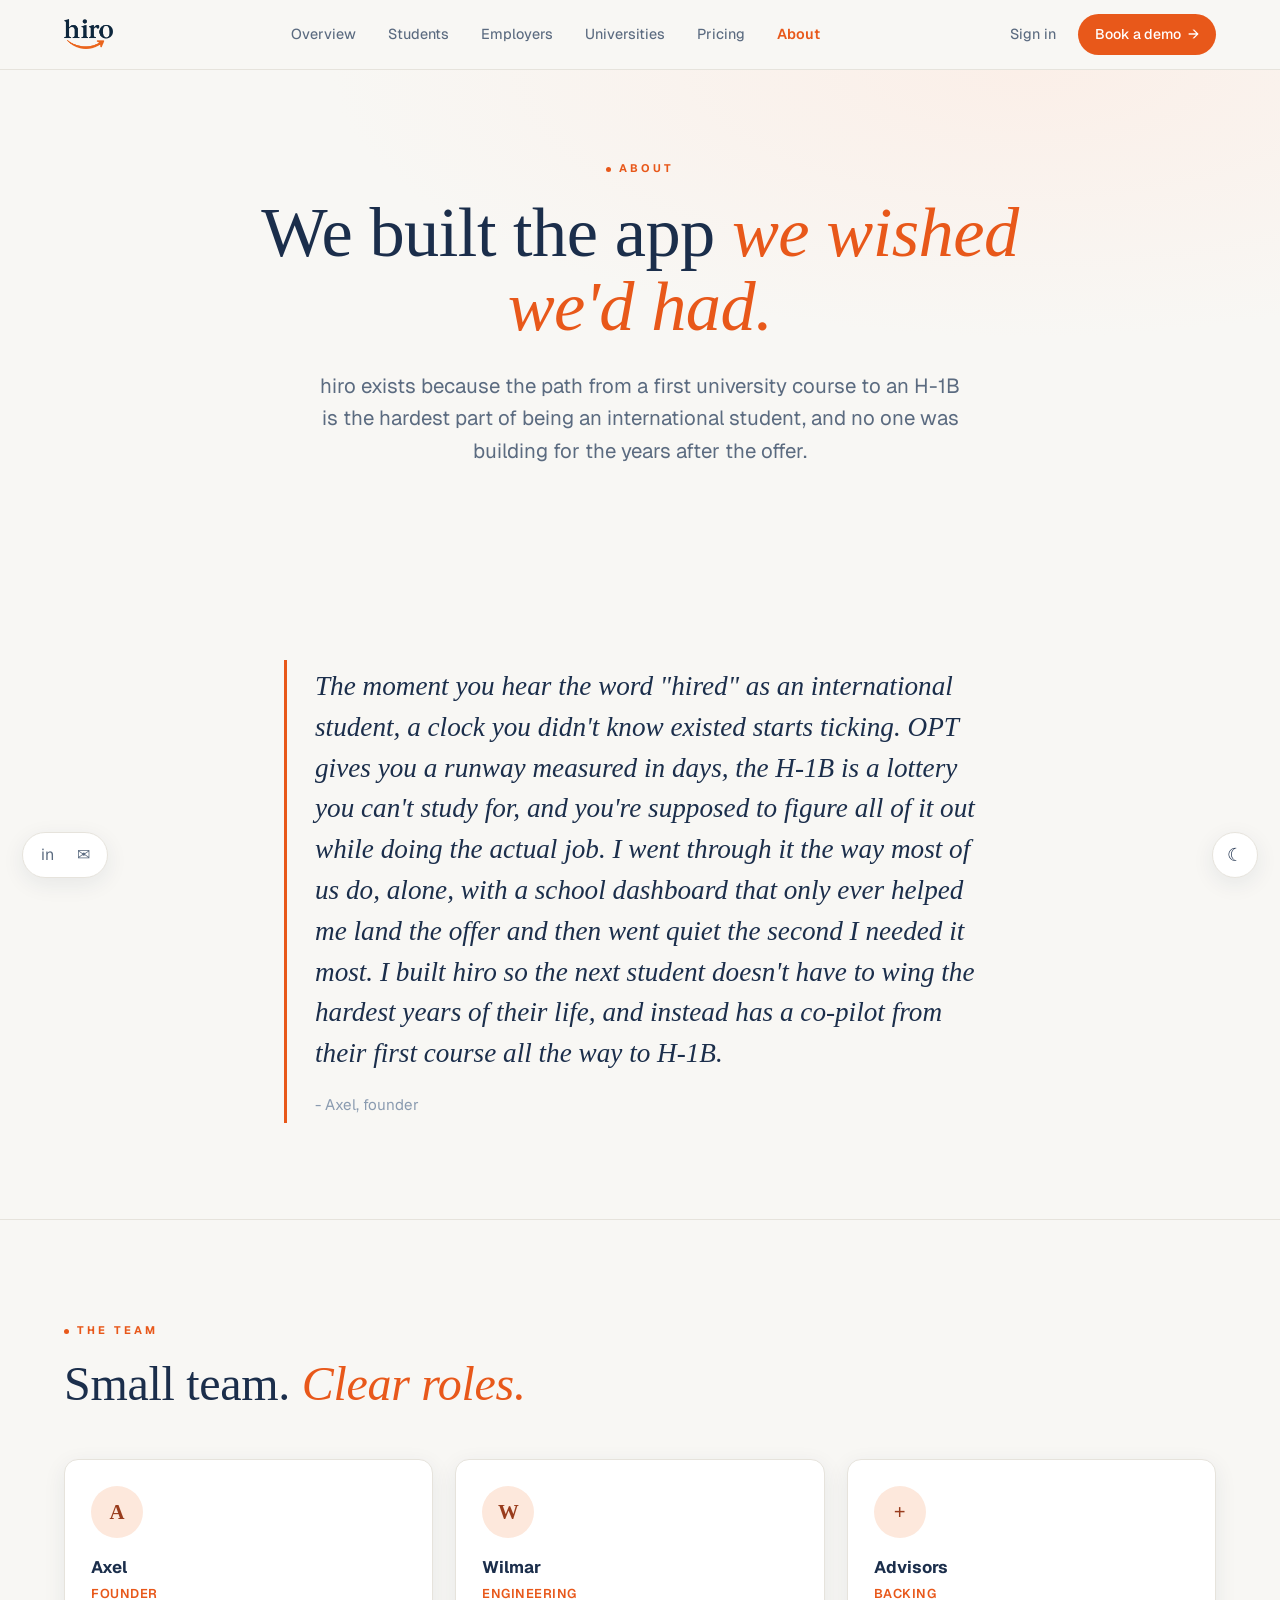
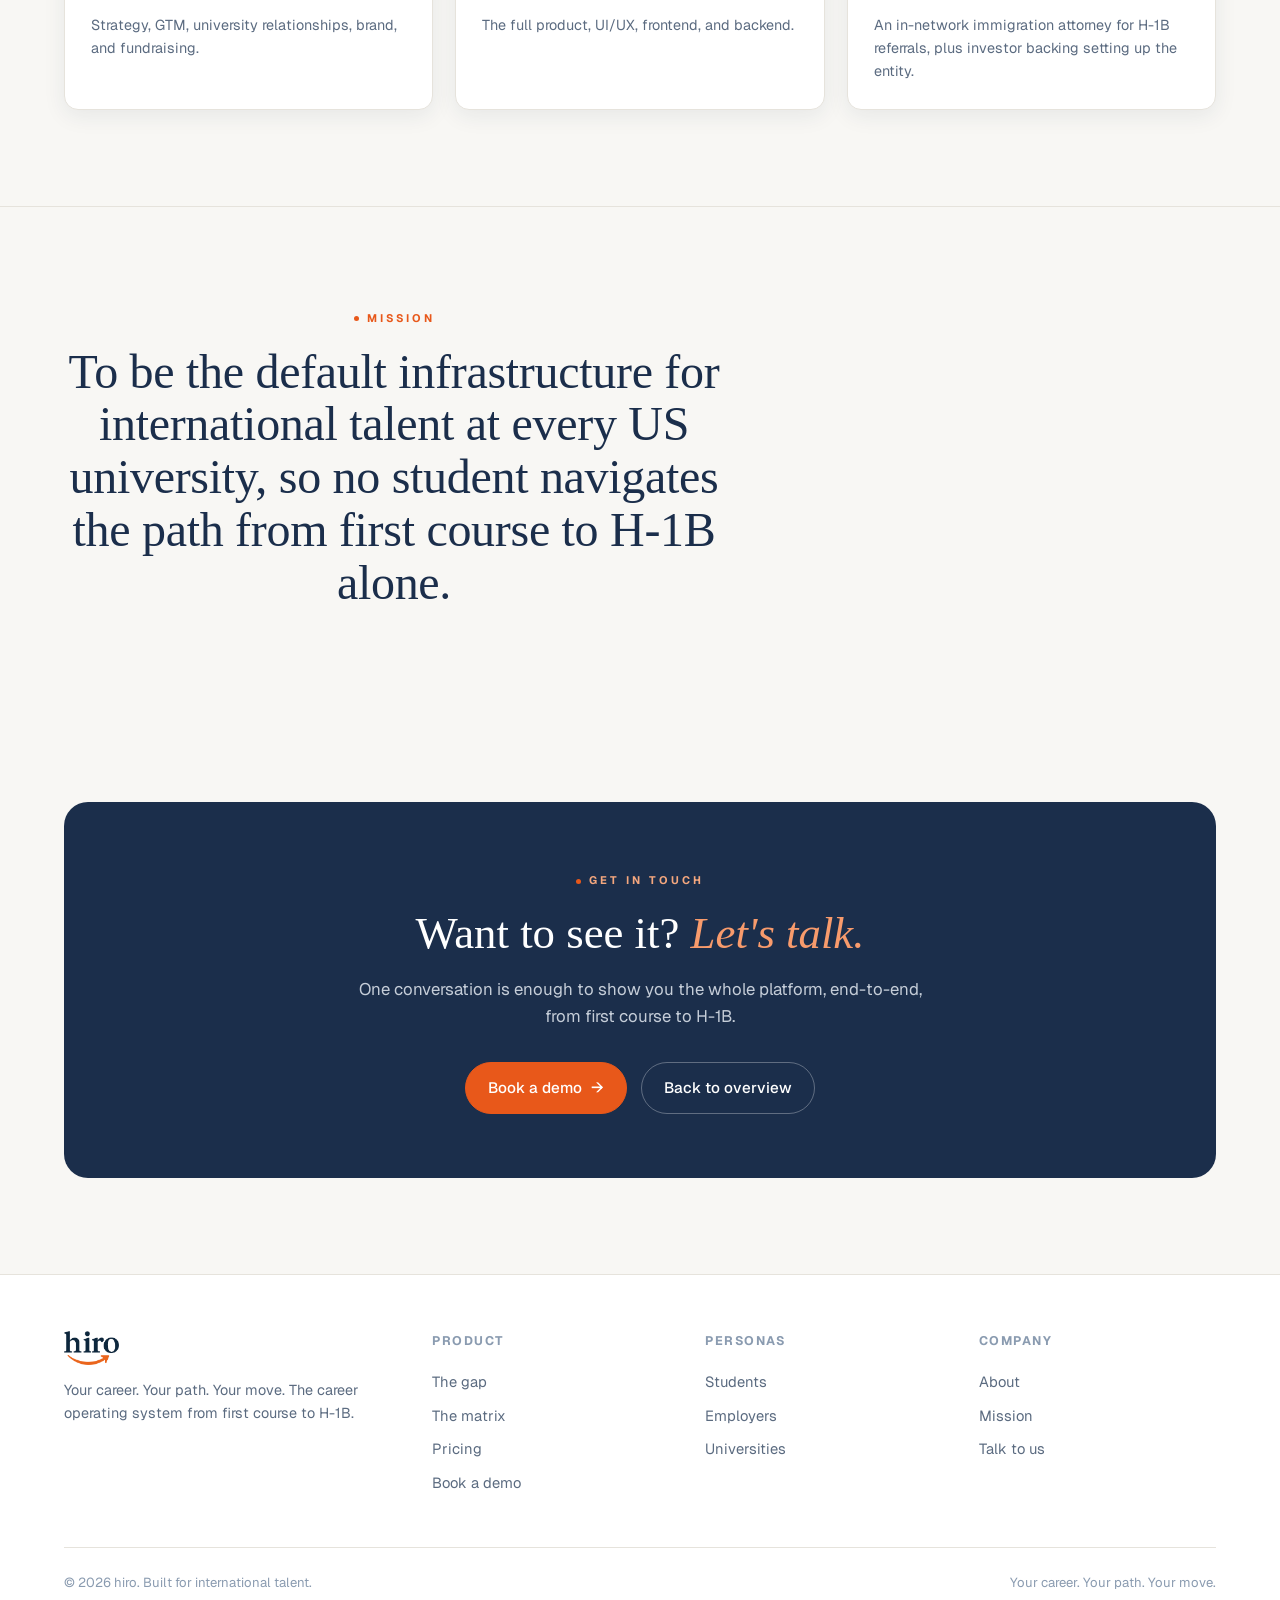
==== commit b453c886: "Add files via upload" ====
--- a/about.html
+++ b/about.html
@@ -21,11 +21,8 @@
 <header class="nav">
   <div class="nav__inner">
     <a class="brand" href="index.html" aria-label="hiro home">
-      <svg width="74" height="28" viewBox="0 0 144 56" role="img" aria-hidden="true">
-        <text x="3" y="42" font-family="Georgia,serif" font-size="40" font-weight="700" fill="currentColor">hiro</text>
-        <path d="M6 48 Q70 58 124 42" stroke="#E8581A" stroke-width="3" fill="none" stroke-linecap="round"/>
-        <path d="M116 38 L126 43 L118 49" stroke="#E8581A" stroke-width="2.6" fill="none" stroke-linecap="round" stroke-linejoin="round"/>
-      </svg>
+      <img class="brand__logo brand__logo--light" src="assets/logo/hiro-wordmark.png" alt="hiro" width="49" height="30">
+      <img class="brand__logo brand__logo--dark" src="assets/logo/hiro-wordmark-dark.png" alt="" aria-hidden="true" width="49" height="30">
     </a>
     <nav class="nav__links" aria-label="Primary">
       <a href="index.html">Overview</a>
@@ -138,7 +135,7 @@
     <div class="footer__cols">
       <div class="footer__brand">
         <a class="brand" href="index.html" aria-label="hiro home">
-          <svg width="74" height="28" viewBox="0 0 144 56" aria-hidden="true"><text x="3" y="42" font-family="Georgia,serif" font-size="40" font-weight="700" fill="currentColor">hiro</text><path d="M6 48 Q70 58 124 42" stroke="#E8581A" stroke-width="3" fill="none" stroke-linecap="round"/><path d="M116 38 L126 43 L118 49" stroke="#E8581A" stroke-width="2.6" fill="none" stroke-linecap="round" stroke-linejoin="round"/></svg>
+          <img class="brand__logo brand__logo--light" src="assets/logo/hiro-wordmark.png" alt="hiro" width="55" height="34"><img class="brand__logo brand__logo--dark" src="assets/logo/hiro-wordmark-dark.png" alt="" aria-hidden="true" width="55" height="34">
         </a>
         <p>Your career. Your path. Your move. The career operating system from first course to H-1B.</p>
       </div>
--- a/assets/style.css
+++ b/assets/style.css
@@ -150,6 +150,11 @@
 .brand{display:flex;align-items:center;gap:9px;flex-shrink:0;}
 .brand svg{display:block;}
 .brand__word{font-family:var(--serif);font-size:1.5rem;font-weight:700;color:var(--text);letter-spacing:-.5px;}
+.brand__logo{height:30px;width:auto;display:block;}
+.brand__logo--dark{display:none;}
+[data-theme="dark"] .brand__logo--light{display:none;}
+[data-theme="dark"] .brand__logo--dark{display:block;}
+.footer__brand .brand__logo{height:34px;}
 .nav__links{display:flex;align-items:center;gap:6px;}
 .nav__links a{
   font-size:.9rem;color:var(--text-2);padding:8px 13px;border-radius:8px;
